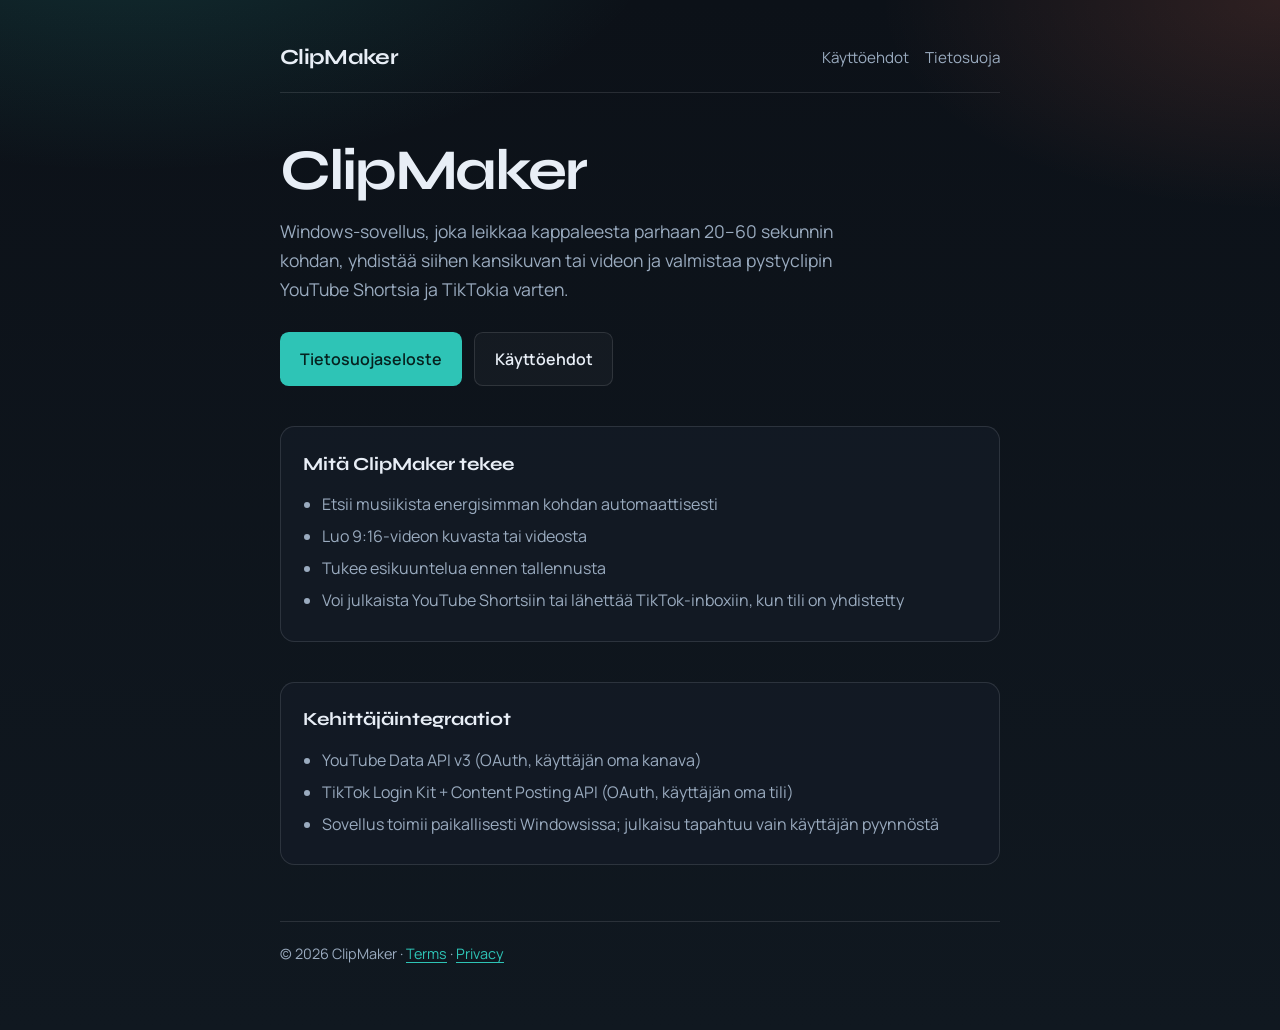
==== docs/index.html @ 7f8ca5b2 "Publish legal pages via GitHub Pages /docs. Co-authored-by: Cursor <cursoragent@cursor.com>" ====
<!DOCTYPE html>
<html lang="fi">
<head>
  <meta charset="utf-8" />
  <meta name="viewport" content="width=device-width, initial-scale=1" />
  <title>ClipMaker — nopea musiikkiclip somelle</title>
  <meta name="description" content="ClipMaker leikkaa musiikista 20–60 sekunnin pätkän, yhdistää kuvan tai videon ja vie sisällön YouTube Shortsiin tai TikTokiin." />
  <link rel="preconnect" href="https://fonts.googleapis.com" />
  <link rel="preconnect" href="https://fonts.gstatic.com" crossorigin />
  <link href="https://fonts.googleapis.com/css2?family=Manrope:wght@400;600;700&family=Syne:wght@700;800&display=swap" rel="stylesheet" />
  <link rel="stylesheet" href="styles.css" />
</head>
<body>
  <div class="wrap">
    <nav class="nav">
      <a class="brand" href="index.html">ClipMaker</a>
      <div class="nav-links">
        <a href="terms.html">Käyttöehdot</a>
        <a href="privacy.html">Tietosuoja</a>
      </div>
    </nav>

    <header class="hero">
      <h1>ClipMaker</h1>
      <p>
        Windows-sovellus, joka leikkaa kappaleesta parhaan 20–60 sekunnin kohdan,
        yhdistää siihen kansikuvan tai videon ja valmistaa pystyclipin
        YouTube Shortsia ja TikTokia varten.
      </p>
      <div class="cta-row">
        <a class="btn btn-primary" href="privacy.html">Tietosuojaseloste</a>
        <a class="btn btn-ghost" href="terms.html">Käyttöehdot</a>
      </div>
    </header>

    <section class="panel">
      <h2>Mitä ClipMaker tekee</h2>
      <ul>
        <li>Etsii musiikista energisimman kohdan automaattisesti</li>
        <li>Luo 9:16-videon kuvasta tai videosta</li>
        <li>Tukee esikuuntelua ennen tallennusta</li>
        <li>Voi julkaista YouTube Shortsiin tai lähettää TikTok-inboxiin, kun tili on yhdistetty</li>
      </ul>
    </section>

    <section class="panel">
      <h2>Kehittäjäintegraatiot</h2>
      <ul>
        <li>YouTube Data API v3 (OAuth, käyttäjän oma kanava)</li>
        <li>TikTok Login Kit + Content Posting API (OAuth, käyttäjän oma tili)</li>
        <li>Sovellus toimii paikallisesti Windowsissa; julkaisu tapahtuu vain käyttäjän pyynnöstä</li>
      </ul>
    </section>

    <footer class="footer">
      © <span id="y"></span> ClipMaker ·
      <a href="terms.html">Terms</a> ·
      <a href="privacy.html">Privacy</a>
    </footer>
  </div>
  <script>document.getElementById("y").textContent = new Date().getFullYear();</script>
</body>
</html>
---- docs/styles.css ----
:root {
  --bg: #0c1118;
  --bg-2: #141c27;
  --ink: #e8eef6;
  --muted: #9aabbf;
  --accent: #2ec4b6;
  --accent-2: #ff7a59;
  --line: rgba(232, 238, 246, 0.12);
  --max: 720px;
  --font-display: "Syne", sans-serif;
  --font-body: "Manrope", sans-serif;
}

* { box-sizing: border-box; }
html { scroll-behavior: smooth; }
body {
  margin: 0;
  min-height: 100vh;
  color: var(--ink);
  font-family: var(--font-body);
  background:
    radial-gradient(1000px 500px at 10% -10%, rgba(46, 196, 182, 0.18), transparent 55%),
    radial-gradient(800px 420px at 100% 0%, rgba(255, 122, 89, 0.14), transparent 50%),
    linear-gradient(180deg, #0c1118 0%, #101820 100%);
  line-height: 1.65;
}

a { color: var(--accent); text-decoration-thickness: 1px; text-underline-offset: 3px; }
a:hover { color: #7eebdf; }

.wrap {
  width: min(100% - 2rem, var(--max));
  margin: 0 auto;
  padding: 2.5rem 0 4rem;
}

.nav {
  display: flex;
  flex-wrap: wrap;
  gap: 0.75rem 1.25rem;
  align-items: center;
  justify-content: space-between;
  margin-bottom: 3rem;
  padding-bottom: 1rem;
  border-bottom: 1px solid var(--line);
}

.brand {
  font-family: var(--font-display);
  font-weight: 700;
  font-size: 1.35rem;
  letter-spacing: -0.03em;
  color: var(--ink);
  text-decoration: none;
}

.nav-links {
  display: flex;
  gap: 1rem;
  flex-wrap: wrap;
}

.nav-links a {
  color: var(--muted);
  text-decoration: none;
  font-size: 0.95rem;
}
.nav-links a:hover { color: var(--ink); }

.hero h1 {
  font-family: var(--font-display);
  font-size: clamp(2.4rem, 6vw, 3.6rem);
  line-height: 1.05;
  letter-spacing: -0.04em;
  margin: 0 0 1rem;
}

.hero p {
  color: var(--muted);
  font-size: 1.1rem;
  max-width: 38rem;
  margin: 0 0 1.75rem;
}

.cta-row {
  display: flex;
  flex-wrap: wrap;
  gap: 0.75rem;
}

.btn {
  display: inline-flex;
  align-items: center;
  justify-content: center;
  padding: 0.8rem 1.2rem;
  border-radius: 0.55rem;
  font-weight: 600;
  text-decoration: none;
  border: 1px solid transparent;
}
.btn-primary {
  background: var(--accent);
  color: #06221f;
}
.btn-primary:hover { background: #55d9cd; color: #06221f; }
.btn-ghost {
  border-color: var(--line);
  color: var(--ink);
  background: rgba(255,255,255,0.03);
}
.btn-ghost:hover { border-color: rgba(232,238,246,0.3); color: var(--ink); }

.panel {
  margin-top: 2.5rem;
  padding: 1.35rem 1.4rem;
  border: 1px solid var(--line);
  border-radius: 0.9rem;
  background: rgba(20, 28, 39, 0.7);
}

.panel h2 {
  font-family: var(--font-display);
  font-size: 1.15rem;
  margin: 0 0 0.75rem;
}

.panel ul {
  margin: 0;
  padding-left: 1.15rem;
  color: var(--muted);
}

.panel li { margin: 0.35rem 0; }

.legal h1 {
  font-family: var(--font-display);
  font-size: clamp(1.9rem, 4vw, 2.6rem);
  letter-spacing: -0.03em;
  margin: 0 0 0.5rem;
}

.meta {
  color: var(--muted);
  font-size: 0.92rem;
  margin-bottom: 2rem;
}

.legal h2 {
  font-family: var(--font-display);
  font-size: 1.2rem;
  margin: 2rem 0 0.6rem;
}

.legal p, .legal li { color: var(--muted); }
.legal ul { padding-left: 1.2rem; }

.footer {
  margin-top: 3.5rem;
  padding-top: 1.25rem;
  border-top: 1px solid var(--line);
  color: var(--muted);
  font-size: 0.9rem;
}
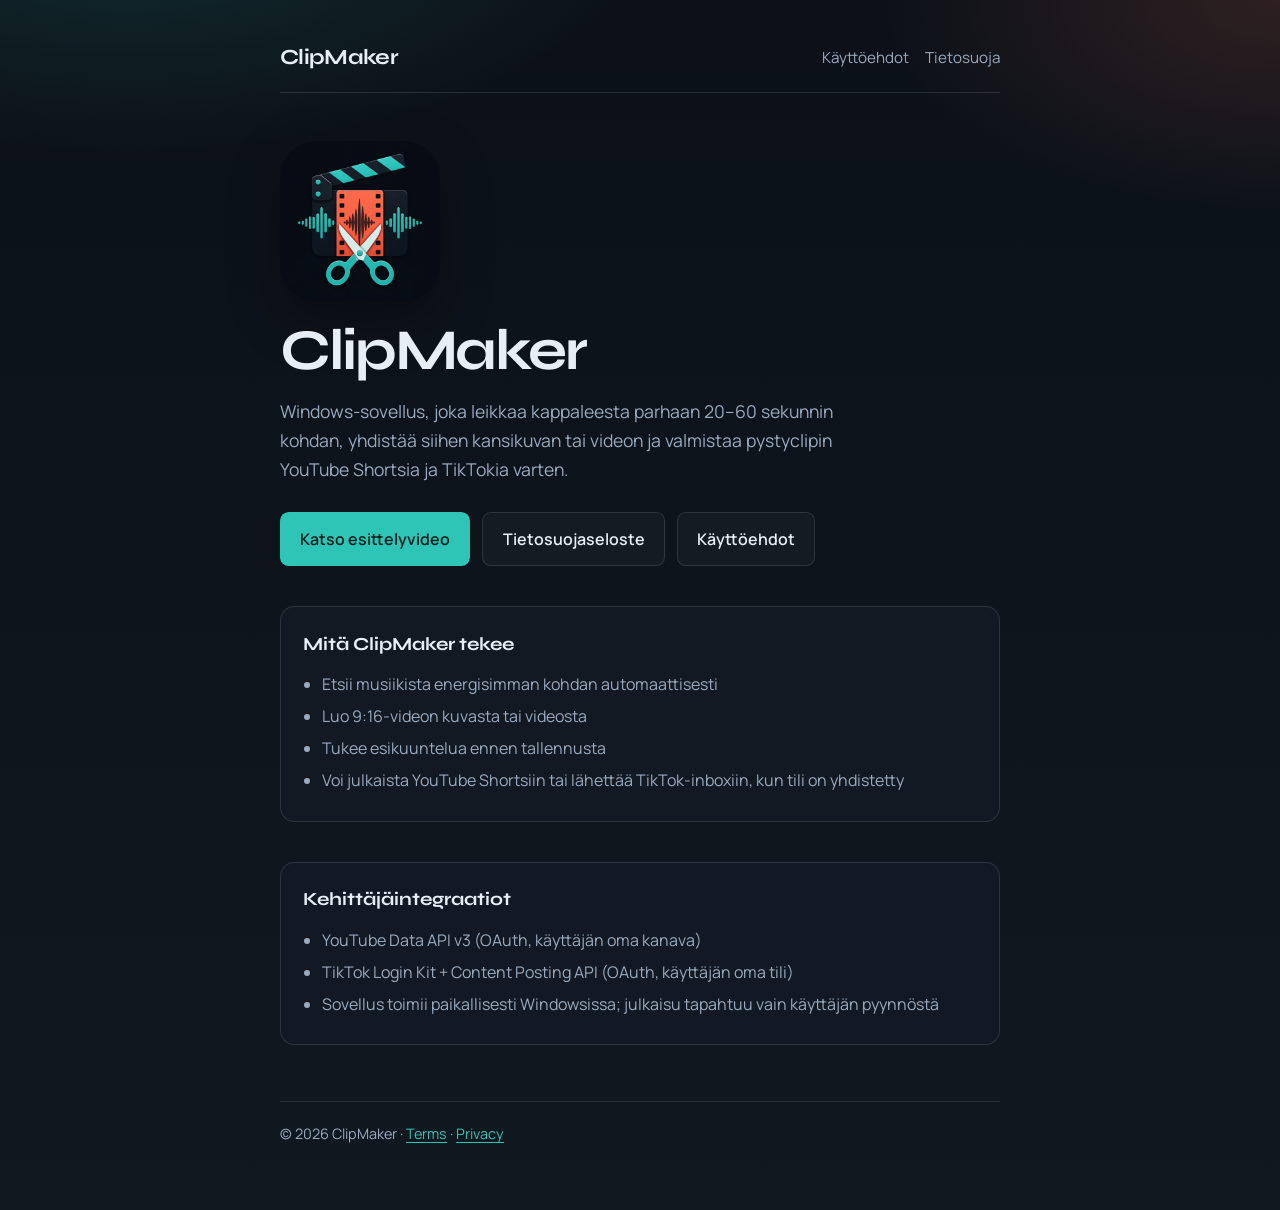
==== commit 11bddd44: "Add ClipMaker app icon and TikTok demo video. Co-authored-by: Cursor <cursoragent@cursor.com>" ====
--- a/docs/index.html
+++ b/docs/index.html
@@ -21,6 +21,7 @@
     </nav>
 
     <header class="hero">
+      <img class="app-icon" src="app-icon-1024.png" width="160" height="160" alt="ClipMaker app icon" />
       <h1>ClipMaker</h1>
       <p>
         Windows-sovellus, joka leikkaa kappaleesta parhaan 20–60 sekunnin kohdan,
@@ -28,7 +29,8 @@
         YouTube Shortsia ja TikTokia varten.
       </p>
       <div class="cta-row">
-        <a class="btn btn-primary" href="privacy.html">Tietosuojaseloste</a>
+        <a class="btn btn-primary" href="clipmaker-tiktok-demo.mp4">Katso esittelyvideo</a>
+        <a class="btn btn-ghost" href="privacy.html">Tietosuojaseloste</a>
         <a class="btn btn-ghost" href="terms.html">Käyttöehdot</a>
       </div>
     </header>
--- a/docs/styles.css
+++ b/docs/styles.css
@@ -73,6 +73,15 @@
   line-height: 1.05;
   letter-spacing: -0.04em;
   margin: 0 0 1rem;
+}
+
+.app-icon {
+  display: block;
+  width: 160px;
+  height: 160px;
+  border-radius: 36px;
+  margin: 0 0 1.25rem;
+  box-shadow: 0 18px 50px rgba(0, 0, 0, 0.35);
 }
 
 .hero p {
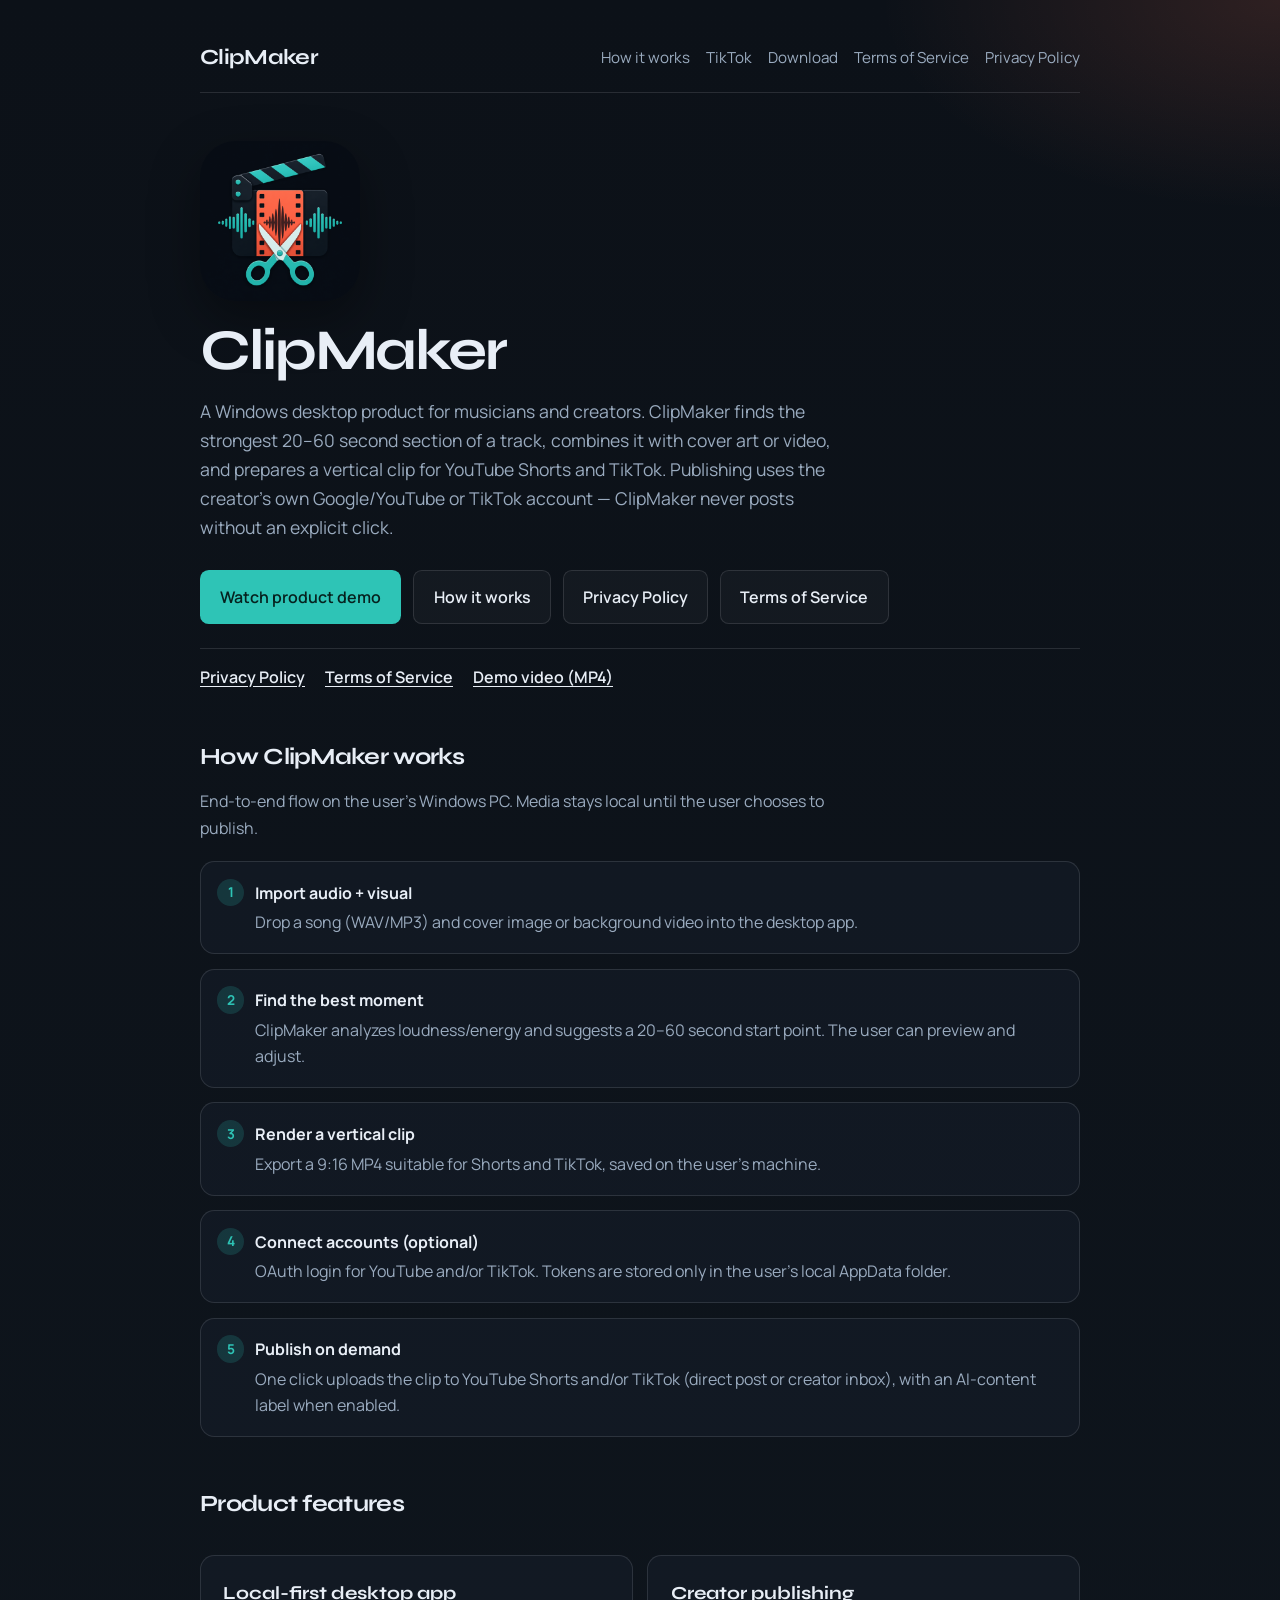
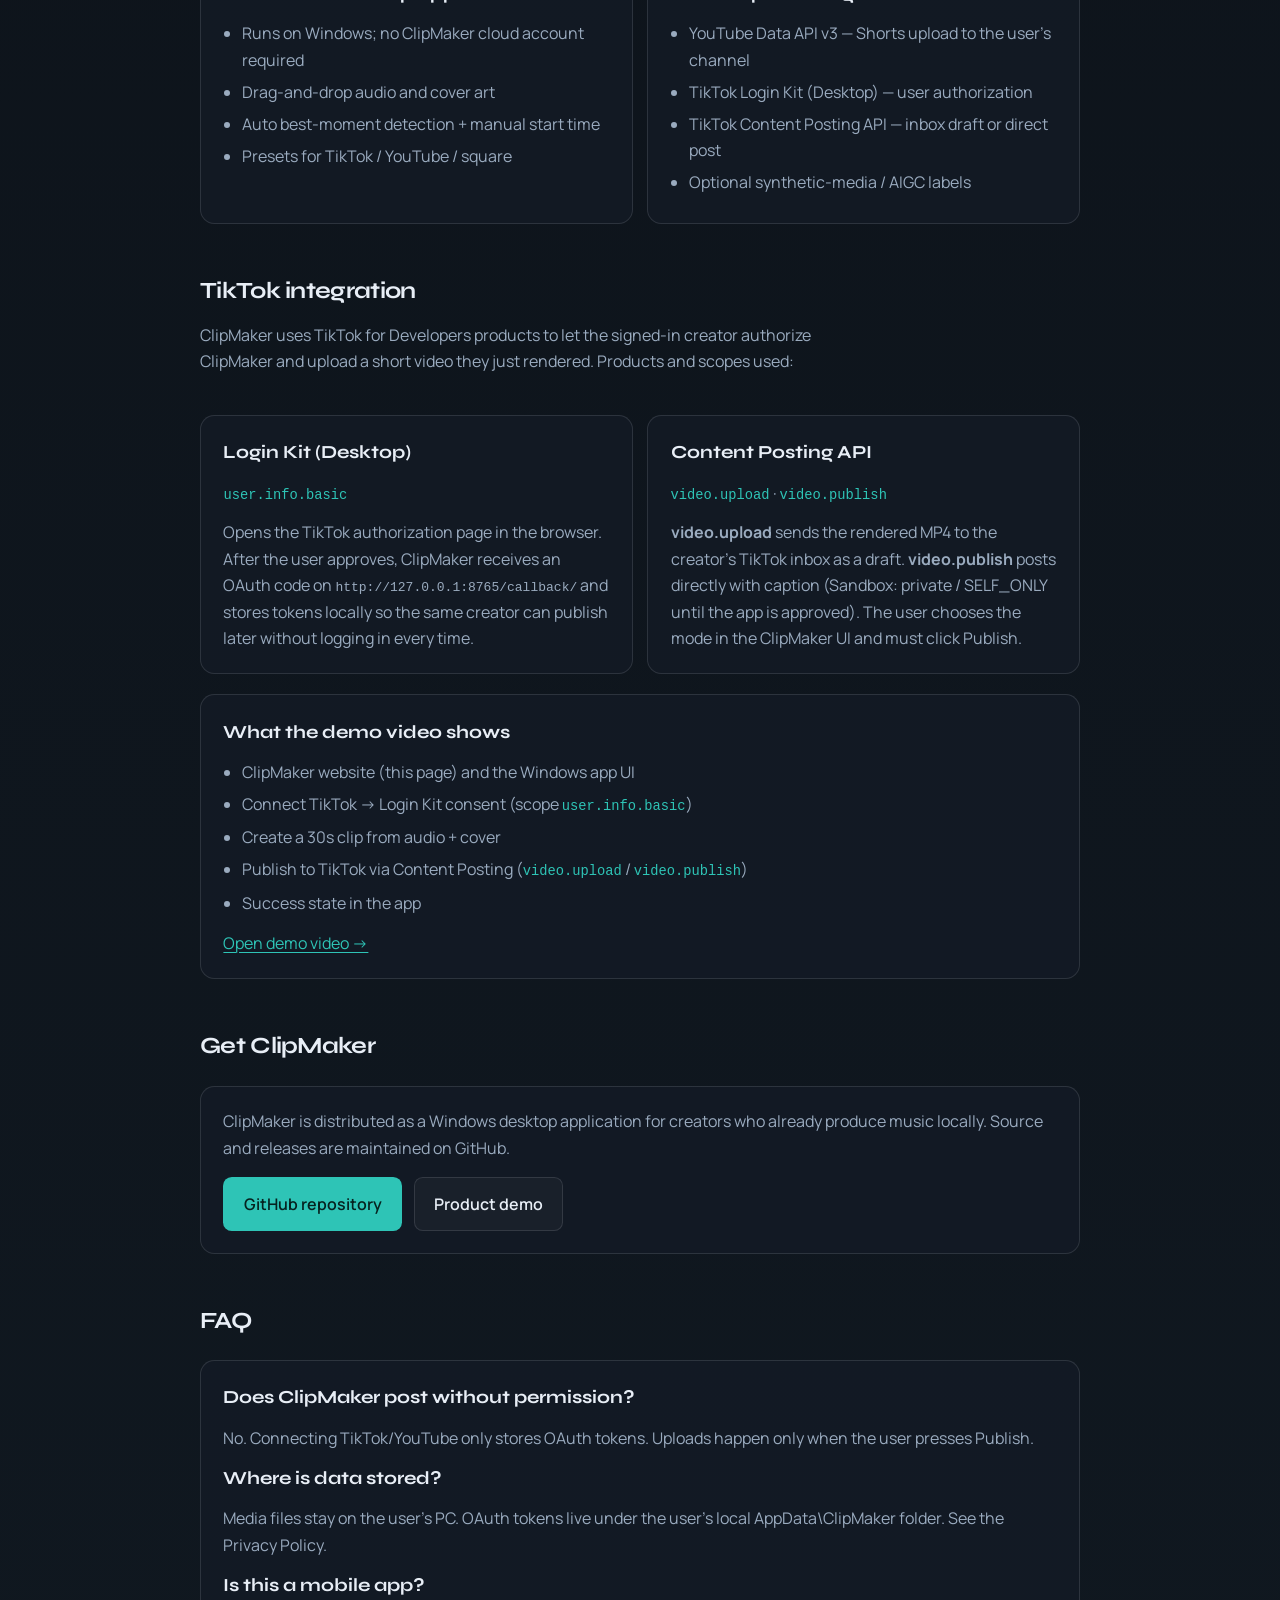
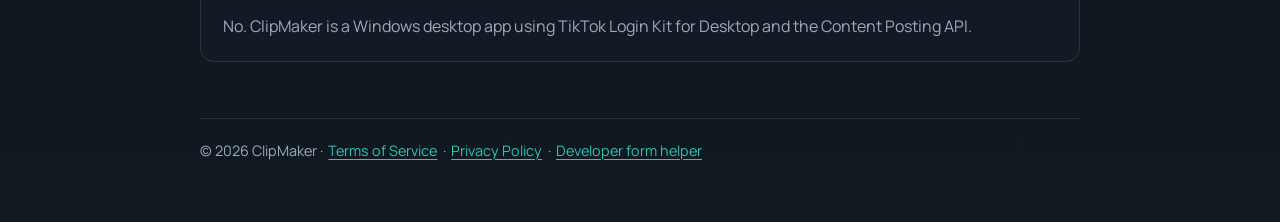
==== commit 90bcdba2: "Expand ClipMaker site and demo video for TikTok app review. Address reviewer feedback: fuller produc" ====
--- a/docs/index.html
+++ b/docs/index.html
@@ -1,10 +1,14 @@
 <!DOCTYPE html>
-<html lang="fi">
+<html lang="en">
 <head>
   <meta charset="utf-8" />
   <meta name="viewport" content="width=device-width, initial-scale=1" />
-  <title>ClipMaker — nopea musiikkiclip somelle</title>
-  <meta name="description" content="ClipMaker leikkaa musiikista 20–60 sekunnin pätkän, yhdistää kuvan tai videon ja vie sisällön YouTube Shortsiin tai TikTokiin." />
+  <title>ClipMaker — music clips for YouTube Shorts &amp; TikTok</title>
+  <meta name="description" content="ClipMaker is a Windows desktop app that finds the best 20–60 second moment in a song, builds a vertical video with your cover art, and publishes to YouTube Shorts or TikTok with the user’s own account." />
+  <link rel="icon" href="favicon.ico" sizes="any" />
+  <link rel="icon" type="image/png" href="favicon-32.png" sizes="32x32" />
+  <link rel="icon" type="image/png" href="favicon-16.png" sizes="16x16" />
+  <link rel="apple-touch-icon" href="apple-touch-icon.png" sizes="180x180" />
   <link rel="preconnect" href="https://fonts.googleapis.com" />
   <link rel="preconnect" href="https://fonts.gstatic.com" crossorigin />
   <link href="https://fonts.googleapis.com/css2?family=Manrope:wght@400;600;700&family=Syne:wght@700;800&display=swap" rel="stylesheet" />
@@ -15,8 +19,11 @@
     <nav class="nav">
       <a class="brand" href="index.html">ClipMaker</a>
       <div class="nav-links">
-        <a href="terms.html">Käyttöehdot</a>
-        <a href="privacy.html">Tietosuoja</a>
+        <a href="#how">How it works</a>
+        <a href="#tiktok">TikTok</a>
+        <a href="#download">Download</a>
+        <a href="terms.html">Terms of Service</a>
+        <a href="privacy.html">Privacy Policy</a>
       </div>
     </nav>
 
@@ -24,40 +31,145 @@
       <img class="app-icon" src="app-icon-1024.png" width="160" height="160" alt="ClipMaker app icon" />
       <h1>ClipMaker</h1>
       <p>
-        Windows-sovellus, joka leikkaa kappaleesta parhaan 20–60 sekunnin kohdan,
-        yhdistää siihen kansikuvan tai videon ja valmistaa pystyclipin
-        YouTube Shortsia ja TikTokia varten.
+        A Windows desktop product for musicians and creators. ClipMaker finds the strongest
+        20–60 second section of a track, combines it with cover art or video, and prepares a
+        vertical clip for YouTube Shorts and TikTok. Publishing uses the creator’s own
+        Google/YouTube or TikTok account — ClipMaker never posts without an explicit click.
       </p>
       <div class="cta-row">
-        <a class="btn btn-primary" href="clipmaker-tiktok-demo.mp4">Katso esittelyvideo</a>
-        <a class="btn btn-ghost" href="privacy.html">Tietosuojaseloste</a>
-        <a class="btn btn-ghost" href="terms.html">Käyttöehdot</a>
+        <a class="btn btn-primary" href="clipmaker-tiktok-demo.mp4">Watch product demo</a>
+        <a class="btn btn-ghost" href="#how">How it works</a>
+        <a class="btn btn-ghost" href="privacy.html">Privacy Policy</a>
+        <a class="btn btn-ghost" href="terms.html">Terms of Service</a>
+      </div>
+      <div class="legal-bar">
+        <a href="privacy.html">Privacy Policy</a>
+        <a href="terms.html">Terms of Service</a>
+        <a href="clipmaker-tiktok-demo.mp4">Demo video (MP4)</a>
       </div>
     </header>
 
-    <section class="panel">
-      <h2>Mitä ClipMaker tekee</h2>
-      <ul>
-        <li>Etsii musiikista energisimman kohdan automaattisesti</li>
-        <li>Luo 9:16-videon kuvasta tai videosta</li>
-        <li>Tukee esikuuntelua ennen tallennusta</li>
-        <li>Voi julkaista YouTube Shortsiin tai lähettää TikTok-inboxiin, kun tili on yhdistetty</li>
-      </ul>
+    <section class="section" id="how">
+      <h2>How ClipMaker works</h2>
+      <p class="lead">End-to-end flow on the user’s Windows PC. Media stays local until the user chooses to publish.</p>
+      <ol class="steps">
+        <li>
+          <strong>Import audio + visual</strong>
+          Drop a song (WAV/MP3) and cover image or background video into the desktop app.
+        </li>
+        <li>
+          <strong>Find the best moment</strong>
+          ClipMaker analyzes loudness/energy and suggests a 20–60 second start point. The user can preview and adjust.
+        </li>
+        <li>
+          <strong>Render a vertical clip</strong>
+          Export a 9:16 MP4 suitable for Shorts and TikTok, saved on the user’s machine.
+        </li>
+        <li>
+          <strong>Connect accounts (optional)</strong>
+          OAuth login for YouTube and/or TikTok. Tokens are stored only in the user’s local AppData folder.
+        </li>
+        <li>
+          <strong>Publish on demand</strong>
+          One click uploads the clip to YouTube Shorts and/or TikTok (direct post or creator inbox), with an AI-content label when enabled.
+        </li>
+      </ol>
     </section>
 
-    <section class="panel">
-      <h2>Kehittäjäintegraatiot</h2>
-      <ul>
-        <li>YouTube Data API v3 (OAuth, käyttäjän oma kanava)</li>
-        <li>TikTok Login Kit + Content Posting API (OAuth, käyttäjän oma tili)</li>
-        <li>Sovellus toimii paikallisesti Windowsissa; julkaisu tapahtuu vain käyttäjän pyynnöstä</li>
-      </ul>
+    <section class="section">
+      <h2>Product features</h2>
+      <div class="grid-2">
+        <div class="panel">
+          <h3>Local-first desktop app</h3>
+          <ul>
+            <li>Runs on Windows; no ClipMaker cloud account required</li>
+            <li>Drag-and-drop audio and cover art</li>
+            <li>Auto best-moment detection + manual start time</li>
+            <li>Presets for TikTok / YouTube / square</li>
+          </ul>
+        </div>
+        <div class="panel">
+          <h3>Creator publishing</h3>
+          <ul>
+            <li>YouTube Data API v3 — Shorts upload to the user’s channel</li>
+            <li>TikTok Login Kit (Desktop) — user authorization</li>
+            <li>TikTok Content Posting API — inbox draft or direct post</li>
+            <li>Optional synthetic-media / AIGC labels</li>
+          </ul>
+        </div>
+      </div>
+    </section>
+
+    <section class="section" id="tiktok">
+      <h2>TikTok integration</h2>
+      <p class="lead">
+        ClipMaker uses TikTok for Developers products to let the signed-in creator authorize
+        ClipMaker and upload a short video they just rendered. Products and scopes used:
+      </p>
+      <div class="grid-2">
+        <div class="panel">
+          <h3>Login Kit (Desktop)</h3>
+          <p><span class="scope">user.info.basic</span></p>
+          <p>
+            Opens the TikTok authorization page in the browser. After the user approves,
+            ClipMaker receives an OAuth code on <code>http://127.0.0.1:8765/callback/</code>
+            and stores tokens locally so the same creator can publish later without logging in every time.
+          </p>
+        </div>
+        <div class="panel">
+          <h3>Content Posting API</h3>
+          <p><span class="scope">video.upload</span> · <span class="scope">video.publish</span></p>
+          <p>
+            <strong>video.upload</strong> sends the rendered MP4 to the creator’s TikTok inbox as a draft.
+            <strong>video.publish</strong> posts directly with caption (Sandbox: private / SELF_ONLY until the app is approved).
+            The user chooses the mode in the ClipMaker UI and must click Publish.
+          </p>
+        </div>
+      </div>
+      <div class="panel">
+        <h3>What the demo video shows</h3>
+        <ul>
+          <li>ClipMaker website (this page) and the Windows app UI</li>
+          <li>Connect TikTok → Login Kit consent (scope <span class="scope">user.info.basic</span>)</li>
+          <li>Create a 30s clip from audio + cover</li>
+          <li>Publish to TikTok via Content Posting (<span class="scope">video.upload</span> / <span class="scope">video.publish</span>)</li>
+          <li>Success state in the app</li>
+        </ul>
+        <p style="margin-top:0.9rem"><a href="clipmaker-tiktok-demo.mp4">Open demo video →</a></p>
+      </div>
+    </section>
+
+    <section class="section" id="download">
+      <h2>Get ClipMaker</h2>
+      <div class="panel">
+        <p>
+          ClipMaker is distributed as a Windows desktop application for creators who already
+          produce music locally. Source and releases are maintained on GitHub.
+        </p>
+        <div class="cta-row" style="margin-top:1rem">
+          <a class="btn btn-primary" href="https://github.com/Legenda89/ClipMaker" target="_blank" rel="noopener">GitHub repository</a>
+          <a class="btn btn-ghost" href="clipmaker-tiktok-demo.mp4">Product demo</a>
+        </div>
+      </div>
+    </section>
+
+    <section class="section">
+      <h2>FAQ</h2>
+      <div class="panel">
+        <h3>Does ClipMaker post without permission?</h3>
+        <p>No. Connecting TikTok/YouTube only stores OAuth tokens. Uploads happen only when the user presses Publish.</p>
+        <h3>Where is data stored?</h3>
+        <p>Media files stay on the user’s PC. OAuth tokens live under the user’s local AppData\ClipMaker folder. See the Privacy Policy.</p>
+        <h3>Is this a mobile app?</h3>
+        <p>No. ClipMaker is a Windows desktop app using TikTok Login Kit for Desktop and the Content Posting API.</p>
+      </div>
     </section>
 
     <footer class="footer">
       © <span id="y"></span> ClipMaker ·
-      <a href="terms.html">Terms</a> ·
-      <a href="privacy.html">Privacy</a>
+      <a href="terms.html">Terms of Service</a> ·
+      <a href="privacy.html">Privacy Policy</a> ·
+      <a href="tiktok-fill.html">Developer form helper</a>
     </footer>
   </div>
   <script>document.getElementById("y").textContent = new Date().getFullYear();</script>
--- a/docs/styles.css
+++ b/docs/styles.css
@@ -6,7 +6,7 @@
   --accent: #2ec4b6;
   --accent-2: #ff7a59;
   --line: rgba(232, 238, 246, 0.12);
-  --max: 720px;
+  --max: 880px;
   --font-display: "Syne", sans-serif;
   --font-body: "Manrope", sans-serif;
 }
@@ -87,7 +87,7 @@
 .hero p {
   color: var(--muted);
   font-size: 1.1rem;
-  max-width: 38rem;
+  max-width: 40rem;
   margin: 0 0 1.75rem;
 }
 
@@ -119,15 +119,30 @@
 }
 .btn-ghost:hover { border-color: rgba(232,238,246,0.3); color: var(--ink); }
 
+.section {
+  margin-top: 3rem;
+}
+.section > h2 {
+  font-family: var(--font-display);
+  font-size: 1.45rem;
+  letter-spacing: -0.03em;
+  margin: 0 0 0.75rem;
+}
+.section > .lead {
+  color: var(--muted);
+  margin: 0 0 1.25rem;
+  max-width: 40rem;
+}
+
 .panel {
-  margin-top: 2.5rem;
+  margin-top: 1.25rem;
   padding: 1.35rem 1.4rem;
   border: 1px solid var(--line);
   border-radius: 0.9rem;
   background: rgba(20, 28, 39, 0.7);
 }
 
-.panel h2 {
+.panel h2, .panel h3 {
   font-family: var(--font-display);
   font-size: 1.15rem;
   margin: 0 0 0.75rem;
@@ -140,6 +155,60 @@
 }
 
 .panel li { margin: 0.35rem 0; }
+.panel p { color: var(--muted); margin: 0 0 0.75rem; }
+.panel p:last-child { margin-bottom: 0; }
+
+.steps {
+  display: grid;
+  gap: 0.9rem;
+  margin: 0;
+  padding: 0;
+  list-style: none;
+  counter-reset: step;
+}
+.steps li {
+  border: 1px solid var(--line);
+  border-radius: 0.9rem;
+  background: rgba(20, 28, 39, 0.7);
+  padding: 1.1rem 1.2rem 1.1rem 3.4rem;
+  position: relative;
+  color: var(--muted);
+}
+.steps li::before {
+  counter-increment: step;
+  content: counter(step);
+  position: absolute;
+  left: 1rem;
+  top: 1.05rem;
+  width: 1.7rem;
+  height: 1.7rem;
+  border-radius: 999px;
+  background: rgba(46, 196, 182, 0.18);
+  color: var(--accent);
+  font-weight: 700;
+  font-size: 0.85rem;
+  display: grid;
+  place-items: center;
+}
+.steps strong {
+  display: block;
+  color: var(--ink);
+  margin-bottom: 0.2rem;
+}
+
+.grid-2 {
+  display: grid;
+  gap: 0.9rem;
+}
+@media (min-width: 720px) {
+  .grid-2 { grid-template-columns: 1fr 1fr; }
+}
+
+.scope {
+  font-family: ui-monospace, SFMono-Regular, Menlo, Consolas, monospace;
+  font-size: 0.86rem;
+  color: var(--accent);
+}
 
 .legal h1 {
   font-family: var(--font-display);
@@ -170,3 +239,18 @@
   color: var(--muted);
   font-size: 0.9rem;
 }
+.footer a { margin: 0 0.15rem; }
+
+.legal-bar {
+  display: flex;
+  flex-wrap: wrap;
+  gap: 0.75rem 1.25rem;
+  margin: 1.5rem 0 0;
+  padding: 0.9rem 0 0;
+  border-top: 1px solid var(--line);
+}
+.legal-bar a {
+  color: var(--ink);
+  font-weight: 600;
+  text-decoration: underline;
+}
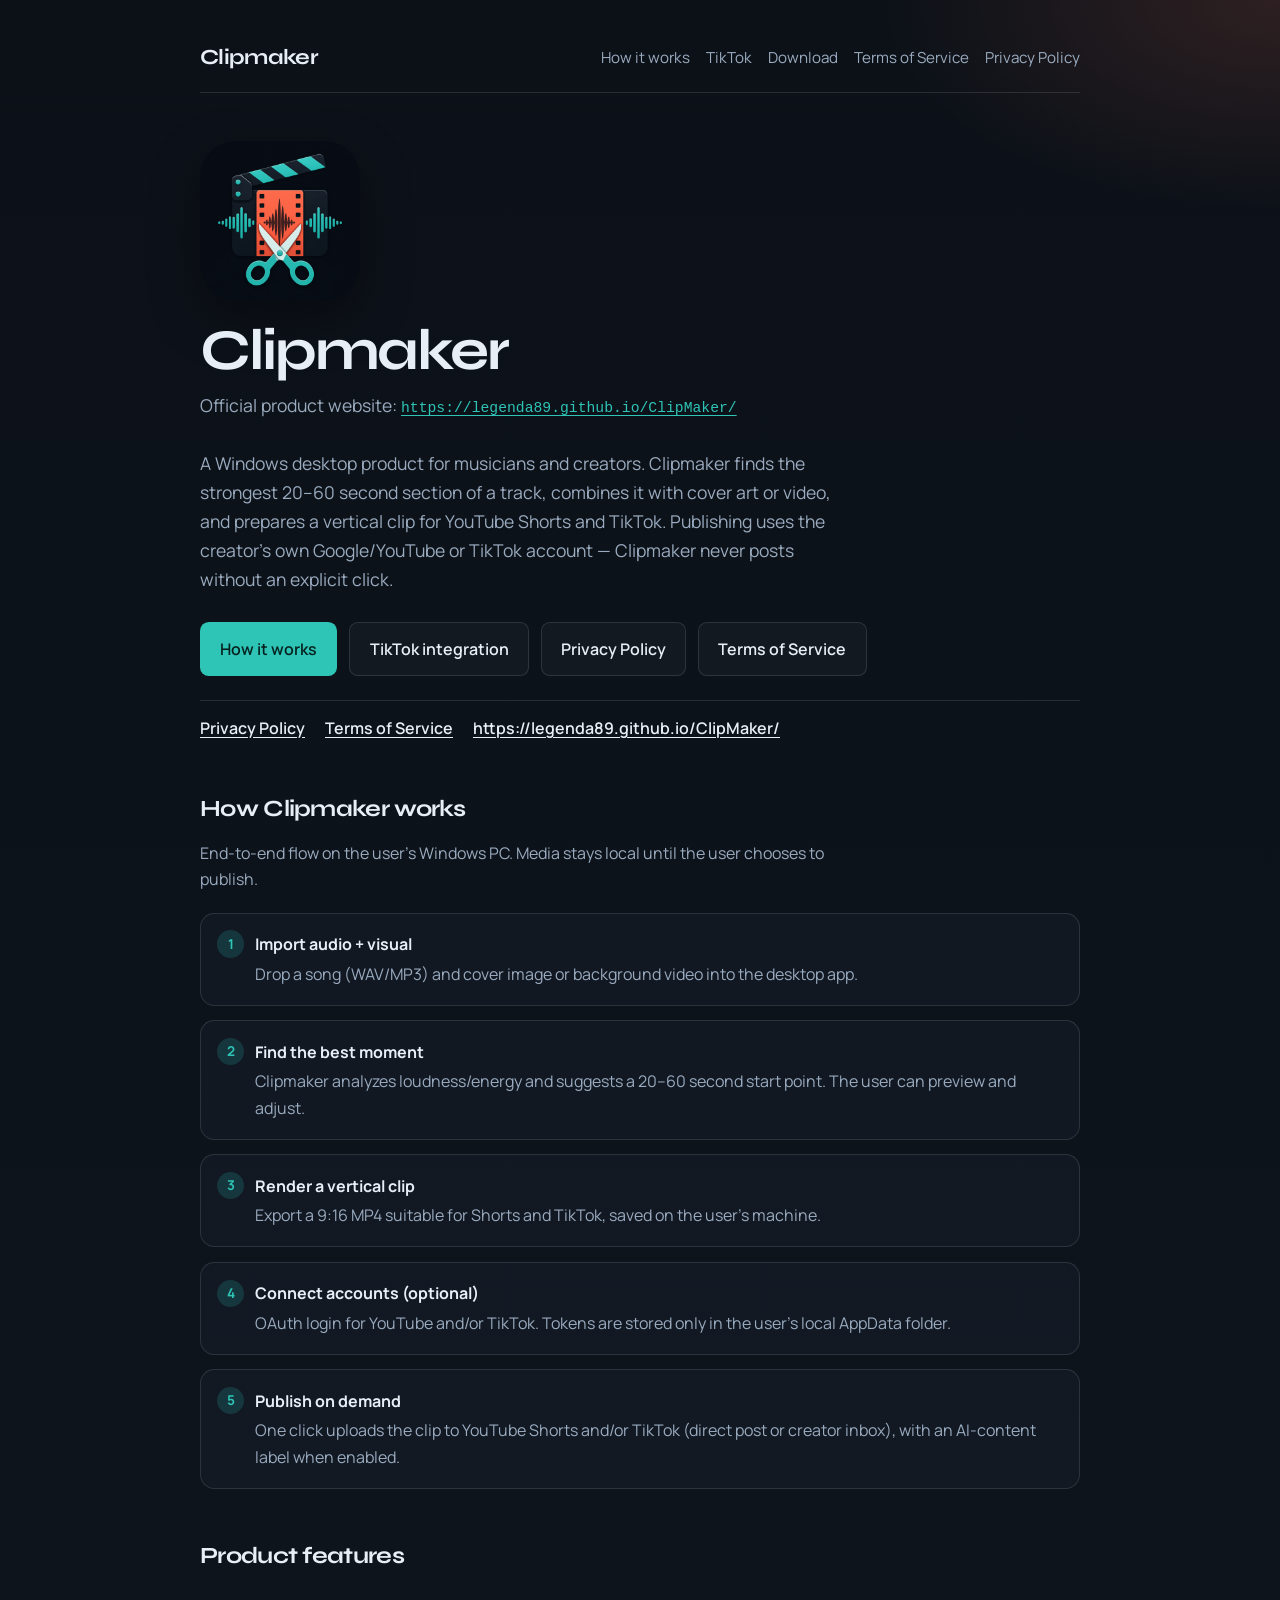
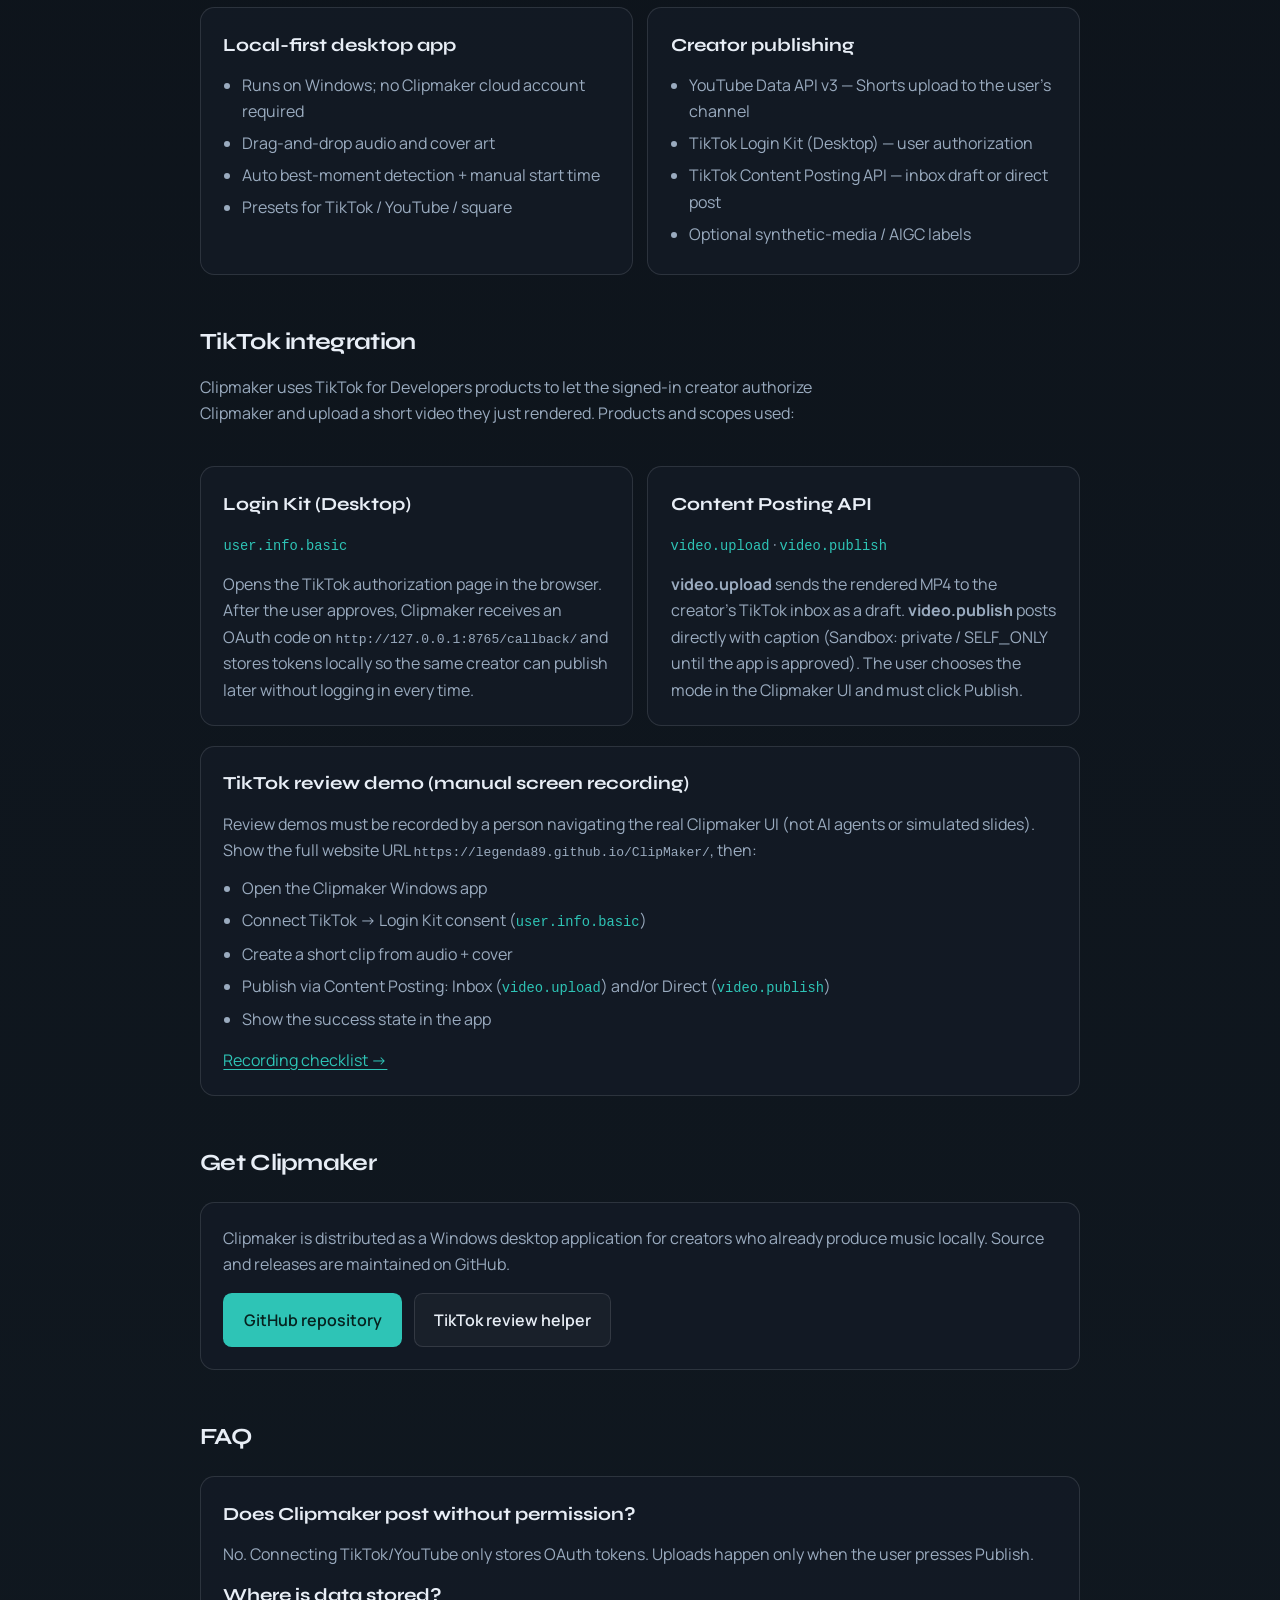
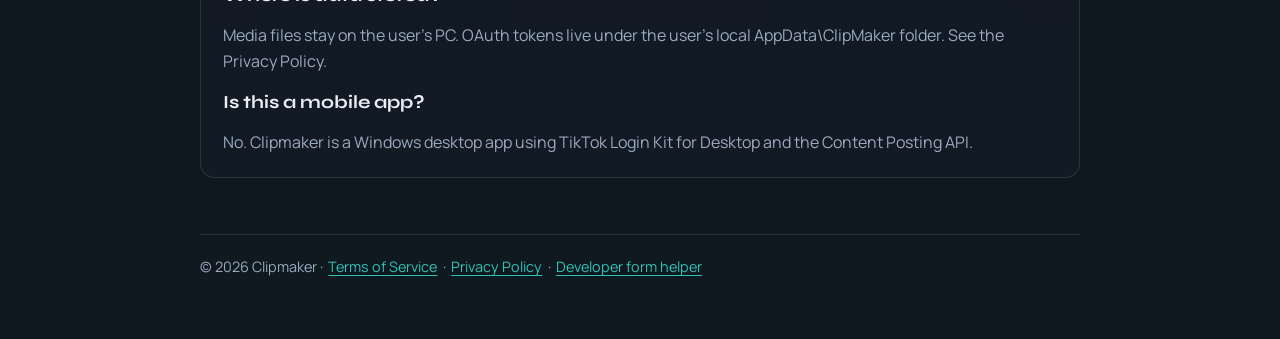
==== commit 1592c82f: "Align Clipmaker brand and TikTok review helper for resubmission. Co-authored-by: Cursor <cursoragent" ====
--- a/docs/index.html
+++ b/docs/index.html
@@ -3,8 +3,11 @@
 <head>
   <meta charset="utf-8" />
   <meta name="viewport" content="width=device-width, initial-scale=1" />
-  <title>ClipMaker — music clips for YouTube Shorts &amp; TikTok</title>
-  <meta name="description" content="ClipMaker is a Windows desktop app that finds the best 20–60 second moment in a song, builds a vertical video with your cover art, and publishes to YouTube Shorts or TikTok with the user’s own account." />
+  <title>Clipmaker</title>
+  <meta name="application-name" content="Clipmaker" />
+  <meta property="og:site_name" content="Clipmaker" />
+  <meta property="og:title" content="Clipmaker" />
+  <meta name="description" content="Clipmaker is a Windows desktop app that finds the best 20–60 second moment in a song, builds a vertical video with your cover art, and publishes to YouTube Shorts or TikTok with the user’s own account." />
   <link rel="icon" href="favicon.ico" sizes="any" />
   <link rel="icon" type="image/png" href="favicon-32.png" sizes="32x32" />
   <link rel="icon" type="image/png" href="favicon-16.png" sizes="16x16" />
@@ -17,7 +20,7 @@
 <body>
   <div class="wrap">
     <nav class="nav">
-      <a class="brand" href="index.html">ClipMaker</a>
+      <a class="brand" href="index.html">Clipmaker</a>
       <div class="nav-links">
         <a href="#how">How it works</a>
         <a href="#tiktok">TikTok</a>
@@ -28,29 +31,33 @@
     </nav>
 
     <header class="hero">
-      <img class="app-icon" src="app-icon-1024.png" width="160" height="160" alt="ClipMaker app icon" />
-      <h1>ClipMaker</h1>
+      <img class="app-icon" src="app-icon-1024.png" width="160" height="160" alt="Clipmaker app icon" />
+      <h1>Clipmaker</h1>
+      <p class="product-url">
+        Official product website:
+        <a href="https://legenda89.github.io/ClipMaker/">https://legenda89.github.io/ClipMaker/</a>
+      </p>
       <p>
-        A Windows desktop product for musicians and creators. ClipMaker finds the strongest
+        A Windows desktop product for musicians and creators. Clipmaker finds the strongest
         20–60 second section of a track, combines it with cover art or video, and prepares a
         vertical clip for YouTube Shorts and TikTok. Publishing uses the creator’s own
-        Google/YouTube or TikTok account — ClipMaker never posts without an explicit click.
+        Google/YouTube or TikTok account — Clipmaker never posts without an explicit click.
       </p>
       <div class="cta-row">
-        <a class="btn btn-primary" href="clipmaker-tiktok-demo.mp4">Watch product demo</a>
-        <a class="btn btn-ghost" href="#how">How it works</a>
+        <a class="btn btn-primary" href="#how">How it works</a>
+        <a class="btn btn-ghost" href="#tiktok">TikTok integration</a>
         <a class="btn btn-ghost" href="privacy.html">Privacy Policy</a>
         <a class="btn btn-ghost" href="terms.html">Terms of Service</a>
       </div>
       <div class="legal-bar">
         <a href="privacy.html">Privacy Policy</a>
         <a href="terms.html">Terms of Service</a>
-        <a href="clipmaker-tiktok-demo.mp4">Demo video (MP4)</a>
+        <a href="https://legenda89.github.io/ClipMaker/">https://legenda89.github.io/ClipMaker/</a>
       </div>
     </header>
 
     <section class="section" id="how">
-      <h2>How ClipMaker works</h2>
+      <h2>How Clipmaker works</h2>
       <p class="lead">End-to-end flow on the user’s Windows PC. Media stays local until the user chooses to publish.</p>
       <ol class="steps">
         <li>
@@ -59,7 +66,7 @@
         </li>
         <li>
           <strong>Find the best moment</strong>
-          ClipMaker analyzes loudness/energy and suggests a 20–60 second start point. The user can preview and adjust.
+          Clipmaker analyzes loudness/energy and suggests a 20–60 second start point. The user can preview and adjust.
         </li>
         <li>
           <strong>Render a vertical clip</strong>
@@ -82,7 +89,7 @@
         <div class="panel">
           <h3>Local-first desktop app</h3>
           <ul>
-            <li>Runs on Windows; no ClipMaker cloud account required</li>
+            <li>Runs on Windows; no Clipmaker cloud account required</li>
             <li>Drag-and-drop audio and cover art</li>
             <li>Auto best-moment detection + manual start time</li>
             <li>Presets for TikTok / YouTube / square</li>
@@ -103,8 +110,8 @@
     <section class="section" id="tiktok">
       <h2>TikTok integration</h2>
       <p class="lead">
-        ClipMaker uses TikTok for Developers products to let the signed-in creator authorize
-        ClipMaker and upload a short video they just rendered. Products and scopes used:
+        Clipmaker uses TikTok for Developers products to let the signed-in creator authorize
+        Clipmaker and upload a short video they just rendered. Products and scopes used:
       </p>
       <div class="grid-2">
         <div class="panel">
@@ -112,7 +119,7 @@
           <p><span class="scope">user.info.basic</span></p>
           <p>
             Opens the TikTok authorization page in the browser. After the user approves,
-            ClipMaker receives an OAuth code on <code>http://127.0.0.1:8765/callback/</code>
+            Clipmaker receives an OAuth code on <code>http://127.0.0.1:8765/callback/</code>
             and stores tokens locally so the same creator can publish later without logging in every time.
           </p>
         </div>
@@ -122,33 +129,38 @@
           <p>
             <strong>video.upload</strong> sends the rendered MP4 to the creator’s TikTok inbox as a draft.
             <strong>video.publish</strong> posts directly with caption (Sandbox: private / SELF_ONLY until the app is approved).
-            The user chooses the mode in the ClipMaker UI and must click Publish.
+            The user chooses the mode in the Clipmaker UI and must click Publish.
           </p>
         </div>
       </div>
       <div class="panel">
-        <h3>What the demo video shows</h3>
+        <h3>TikTok review demo (manual screen recording)</h3>
+        <p>
+          Review demos must be recorded by a person navigating the real Clipmaker UI
+          (not AI agents or simulated slides). Show the full website URL
+          <code>https://legenda89.github.io/ClipMaker/</code>, then:
+        </p>
         <ul>
-          <li>ClipMaker website (this page) and the Windows app UI</li>
-          <li>Connect TikTok → Login Kit consent (scope <span class="scope">user.info.basic</span>)</li>
-          <li>Create a 30s clip from audio + cover</li>
-          <li>Publish to TikTok via Content Posting (<span class="scope">video.upload</span> / <span class="scope">video.publish</span>)</li>
-          <li>Success state in the app</li>
+          <li>Open the Clipmaker Windows app</li>
+          <li>Connect TikTok → Login Kit consent (<span class="scope">user.info.basic</span>)</li>
+          <li>Create a short clip from audio + cover</li>
+          <li>Publish via Content Posting: Inbox (<span class="scope">video.upload</span>) and/or Direct (<span class="scope">video.publish</span>)</li>
+          <li>Show the success state in the app</li>
         </ul>
-        <p style="margin-top:0.9rem"><a href="clipmaker-tiktok-demo.mp4">Open demo video →</a></p>
+        <p style="margin-top:0.9rem"><a href="tiktok-fill.html">Recording checklist →</a></p>
       </div>
     </section>
 
     <section class="section" id="download">
-      <h2>Get ClipMaker</h2>
+      <h2>Get Clipmaker</h2>
       <div class="panel">
         <p>
-          ClipMaker is distributed as a Windows desktop application for creators who already
+          Clipmaker is distributed as a Windows desktop application for creators who already
           produce music locally. Source and releases are maintained on GitHub.
         </p>
         <div class="cta-row" style="margin-top:1rem">
           <a class="btn btn-primary" href="https://github.com/Legenda89/ClipMaker" target="_blank" rel="noopener">GitHub repository</a>
-          <a class="btn btn-ghost" href="clipmaker-tiktok-demo.mp4">Product demo</a>
+          <a class="btn btn-ghost" href="tiktok-fill.html">TikTok review helper</a>
         </div>
       </div>
     </section>
@@ -156,17 +168,17 @@
     <section class="section">
       <h2>FAQ</h2>
       <div class="panel">
-        <h3>Does ClipMaker post without permission?</h3>
+        <h3>Does Clipmaker post without permission?</h3>
         <p>No. Connecting TikTok/YouTube only stores OAuth tokens. Uploads happen only when the user presses Publish.</p>
         <h3>Where is data stored?</h3>
         <p>Media files stay on the user’s PC. OAuth tokens live under the user’s local AppData\ClipMaker folder. See the Privacy Policy.</p>
         <h3>Is this a mobile app?</h3>
-        <p>No. ClipMaker is a Windows desktop app using TikTok Login Kit for Desktop and the Content Posting API.</p>
+        <p>No. Clipmaker is a Windows desktop app using TikTok Login Kit for Desktop and the Content Posting API.</p>
       </div>
     </section>
 
     <footer class="footer">
-      © <span id="y"></span> ClipMaker ·
+      © <span id="y"></span> Clipmaker ·
       <a href="terms.html">Terms of Service</a> ·
       <a href="privacy.html">Privacy Policy</a> ·
       <a href="tiktok-fill.html">Developer form helper</a>
--- a/docs/styles.css
+++ b/docs/styles.css
@@ -72,7 +72,19 @@
   font-size: clamp(2.4rem, 6vw, 3.6rem);
   line-height: 1.05;
   letter-spacing: -0.04em;
+  margin: 0 0 0.65rem;
+}
+
+.product-url {
   margin: 0 0 1rem;
+  color: var(--muted);
+  font-size: 0.98rem;
+  word-break: break-all;
+}
+.product-url a {
+  color: var(--accent);
+  font-family: ui-monospace, monospace;
+  font-size: 0.92rem;
 }
 
 .app-icon {
